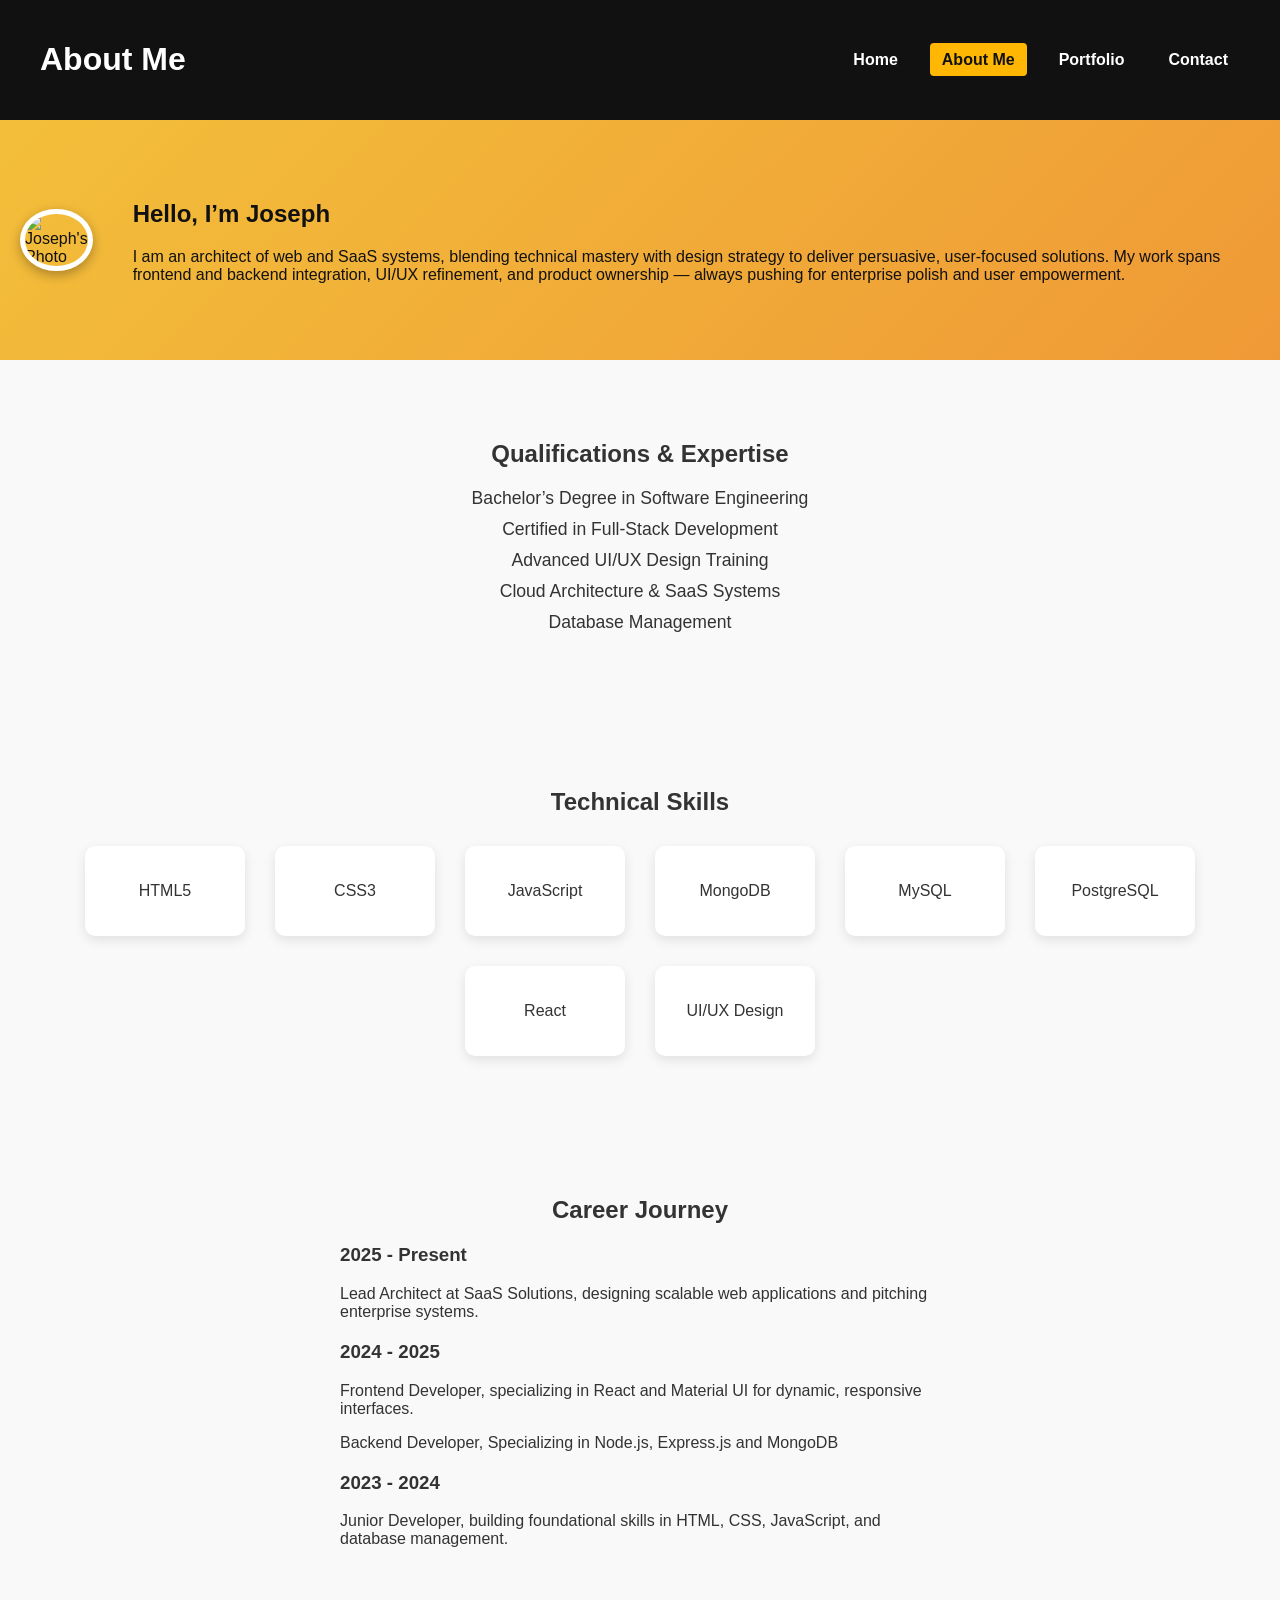
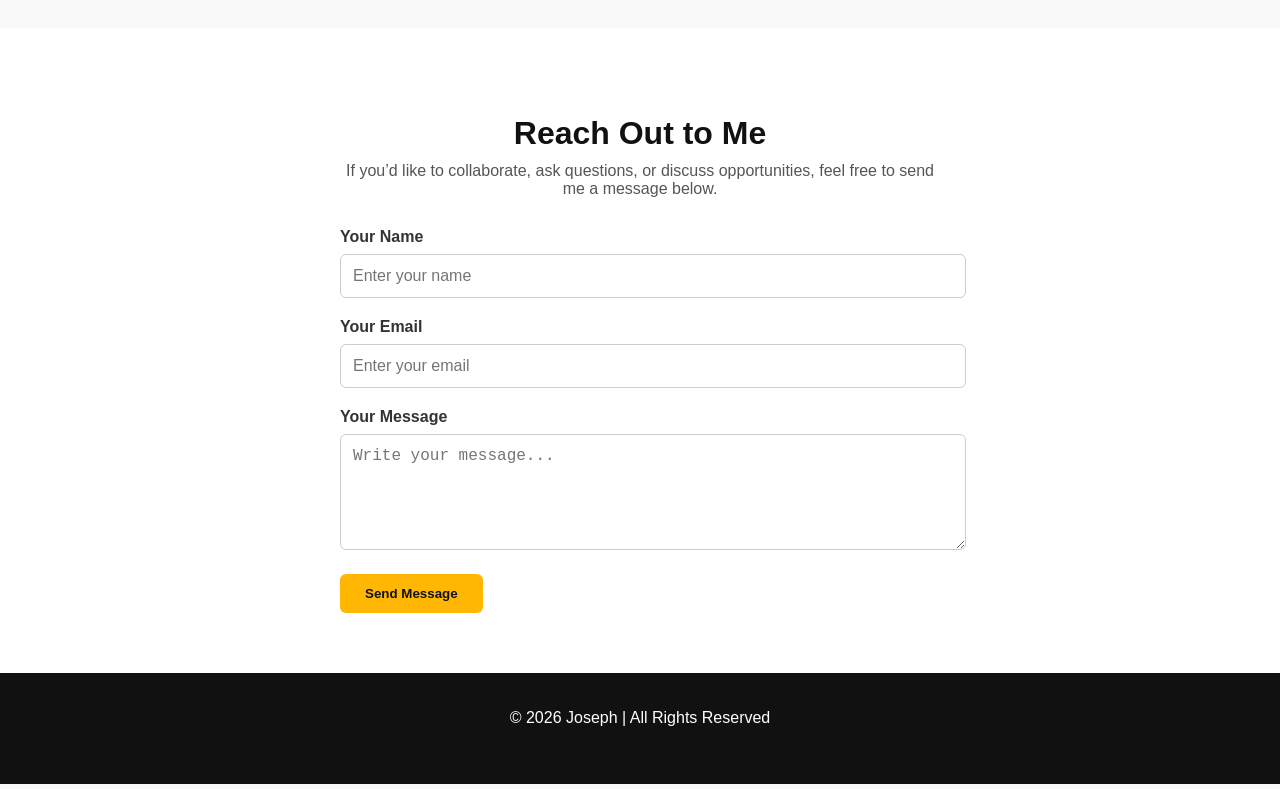
==== aboutme.html @ 5dec54dd "Add files via upload" ====
<!DOCTYPE html>
<html lang="en">
<head>
  <meta charset="UTF-8">
  <meta name="viewport" content="width=device-width, initial-scale=1.0">
  <title>About Me - Joseph</title>
  <link rel="stylesheet" href="aboutme.css">
</head>
<body>

  <!-- Header -->
  <header class="about-header">
    <h1>About Me</h1>
    <nav>
      <ul>
        <li><a href="home.html">Home</a></li>
        <li><a href="about.html" class="active">About Me</a></li>
        <li><a href="joseph.html">Portfolio</a></li>
        <li><a href="contact.html">Contact</a></li>
      </ul>
    </nav>
  </header>

  <!-- Hero Section -->
  <section class="about-hero">
    <div class="photo">
      <img src="assets/joseph.jpg" alt="Joseph's Photo">
    </div>
    <div class="bio">
      <h2>Hello, I’m Joseph</h2>
      <p>
        I am an architect of web and SaaS systems, blending technical mastery with design strategy 
        to deliver persuasive, user-focused solutions. My work spans frontend and backend integration, 
        UI/UX refinement, and product ownership — always pushing for enterprise polish and user empowerment.
      </p>
    </div>
  </section>

  <!-- Qualifications Section -->
  <section class="qualifications">
    <h2>Qualifications & Expertise</h2>
    <ul>
      <li><i class="fas fa-graduation-cap"></i> Bachelor’s Degree in Software Engineering</li>
      <li><i class="fas fa-certificate"></i> Certified in Full-Stack Development</li>
      <li><i class="fas fa-certificate"></i> Advanced UI/UX Design Training</li>
      <li><i class="fas fa-certificate"></i> Cloud Architecture & SaaS Systems</li>
      <li><i class="fas fa-certificate"></i> Database Management</li>
    </ul>
  </section>

  <!-- Skills Section -->
  <section class="skills">
    <h2>Technical Skills</h2>
    <div class="skill-grid">
      <div class="skill-card"><i class="fab fa-html5"></i><p>HTML5</p></div>
      <div class="skill-card"><i class="fab fa-css3-alt"></i><p>CSS3</p></div>
      <div class="skill-card"><i class="fab fa-js"></i><p>JavaScript</p></div>
      <div class="skill-card"><i class="fas fa-database"></i><p>MongoDB</p></div>
      <div class="skill-card"><i class="fas fa-database"></i><p>MySQL</p></div>
      <div class="skill-card"><i class="fas fa-database"></i><p>PostgreSQL</p></div>
      <div class="skill-card"><i class="fab fa-react"></i><p>React</p></div>
      <div class="skill-card"><i class="fas fa-pencil-ruler"></i><p>UI/UX Design</p></div>
    </div>
  </section>

  <!-- Career Journey Section -->
  <section class="career">
    <h2>Career Journey</h2>
    <div class="timeline">
      <div class="timeline-item">
        <h3>2025 - Present</h3>
        <p>Lead Architect at SaaS Solutions, designing scalable web applications and pitching enterprise systems.</p>
      </div>
      <div class="timeline-item">
        <h3>2024 - 2025</h3>
        <p>Frontend Developer, specializing in React and Material UI for dynamic, responsive interfaces.</p>
        <p>Backend Developer, Specializing in Node.js, Express.js and MongoDB</p>
      </div>
      <div class="timeline-item">
        <h3>2023 - 2024</h3>
        <p>Junior Developer, building foundational skills in HTML, CSS, JavaScript, and database management.</p>
      </div>
    </div>
  </section>

  <!-- Contact Section -->
<section class="contact-me">
  <h2>Reach Out to Me</h2>
  <p>If you’d like to collaborate, ask questions, or discuss opportunities, feel free to send me a message below.</p>
  
  <form id="contactForm">
    <div class="form-group">
      <label for="name">Your Name</label>
      <input type="text" id="name" name="name" placeholder="Enter your name" required>
    </div>

    <div class="form-group">
      <label for="email">Your Email</label>
      <input type="email" id="email" name="email" placeholder="Enter your email" required>
    </div>

    <div class="form-group">
      <label for="message">Your Message</label>
      <textarea id="message" name="message" rows="5" placeholder="Write your message..." required></textarea>
    </div>

    <button type="submit" class="btn-submit">Send Message</button>
  </form>
</section>

  <!-- Footer -->
  <footer class="about-footer">
    <p>&copy; 2026 Joseph | All Rights Reserved</p>
    <div class="social-icons">
      <a href="#" aria-label="LinkedIn"><i class="fab fa-linkedin"></i></a>
      <a href="#" aria-label="GitHub"><i class="fab fa-github"></i></a>
      <a href="#" aria-label="Twitter"><i class="fab fa-twitter"></i></a>
    </div>
  </footer>

</body>
</html>
---- aboutme.css ----
body {
  font-family: 'Segoe UI', sans-serif;
  margin: 0;
  background: #f9f9f9;
  color: #333;
}

header.about-header {
  background: #111;
  color: #fff;
  padding: 20px 40px;
  display: flex;
  justify-content: space-between;
  align-items: center;
}

header.about-header ul {
  list-style: none;
  display: flex;
  gap: 20px;
}

header.about-header ul li a {
  color: #fff;
  text-decoration: none;
  font-weight: 600;
  padding: 8px 12px;
  border-radius: 4px;
  transition: 0.3s;
}

header.about-header ul li a:hover,
header.about-header ul li a.active {
  background: #ffb703;
  color: #111;
}

.about-hero {
  display: flex;
  align-items: center;
  justify-content: center;
  padding: 60px 20px;
  background: linear-gradient(135deg, #f3bf3a, #ef9936);
  color: #111;
}

.about-hero .photo img {
  width: 200px;
  height: 200px;
  border-radius: 50%;
  border: 5px solid #fff;
  box-shadow: 0 4px 12px rgba(0,0,0,0.3);
  margin-right: 40px;
}

.qualifications, .skills, .career {
  padding: 60px 20px;
  text-align: center;
}

.qualifications ul {
  list-style: none;
  padding: 0;
}

.qualifications li {
  margin: 10px 0;
  font-size: 1.1rem;
}

.skill-grid {
  display: flex;
  justify-content: center;
  gap: 30px;
  flex-wrap: wrap;
  margin-top: 30px;
}

.skill-card {
  background: #fff;
  padding: 20px;
  border-radius: 10px;
  box-shadow: 0 4px 12px rgba(0,0,0,0.1);
  width: 120px;
  text-align: center;
  transition: transform 0.3s;
}

.skill-card:hover {
  transform: translateY(-5px);
}

.skill-card i {
  font-size: 2rem;
  color: #ffb703;
  margin-bottom: 10px;
}

.timeline {
  max-width: 600px;
  margin: 0 auto;
  text-align: left;
}

.timeline-item {
  margin-bottom: 20px;
}

.contact-me {
  padding: 60px 20px;
  background: #fff;
  text-align: center;
}

.contact-me h2 {
  font-size: 2rem;
  margin-bottom: 10px;
  color: #111;
}

.contact-me p {
  max-width: 600px;
  margin: 0 auto 30px;
  color: #555;
}

form#contactForm {
  max-width: 600px;
  margin: 0 auto;
  text-align: left;
}

.form-group {
  margin-bottom: 20px;
}

.form-group label {
  display: block;
  font-weight: 600;
  margin-bottom: 8px;
  color: #333;
}

.form-group input,
.form-group textarea {
  width: 100%;
  padding: 12px;
  border: 1px solid #ccc;
  border-radius: 6px;
  font-size: 1rem;
}

.btn-submit {
  background: #ffb703;
  color: #111;
  padding: 12px 25px;
  border: none;
  border-radius: 6px;
  font-weight: 600;
  cursor: pointer;
  transition: 0.3s;
}

.btn-submit:hover {
  background: #111;
  color: #fff;
}

footer.about-footer {
  background: #111;
  color: #fff;
  text-align: center;
  padding: 20px;
}

footer.about-footer .social-icons a {
  color: #fff;
  margin: 0 10px;
  font-size: 18px;
  transition: 0.3s;
}

footer.about-footer .social-icons a:hover {
  color: #ffb703;
}
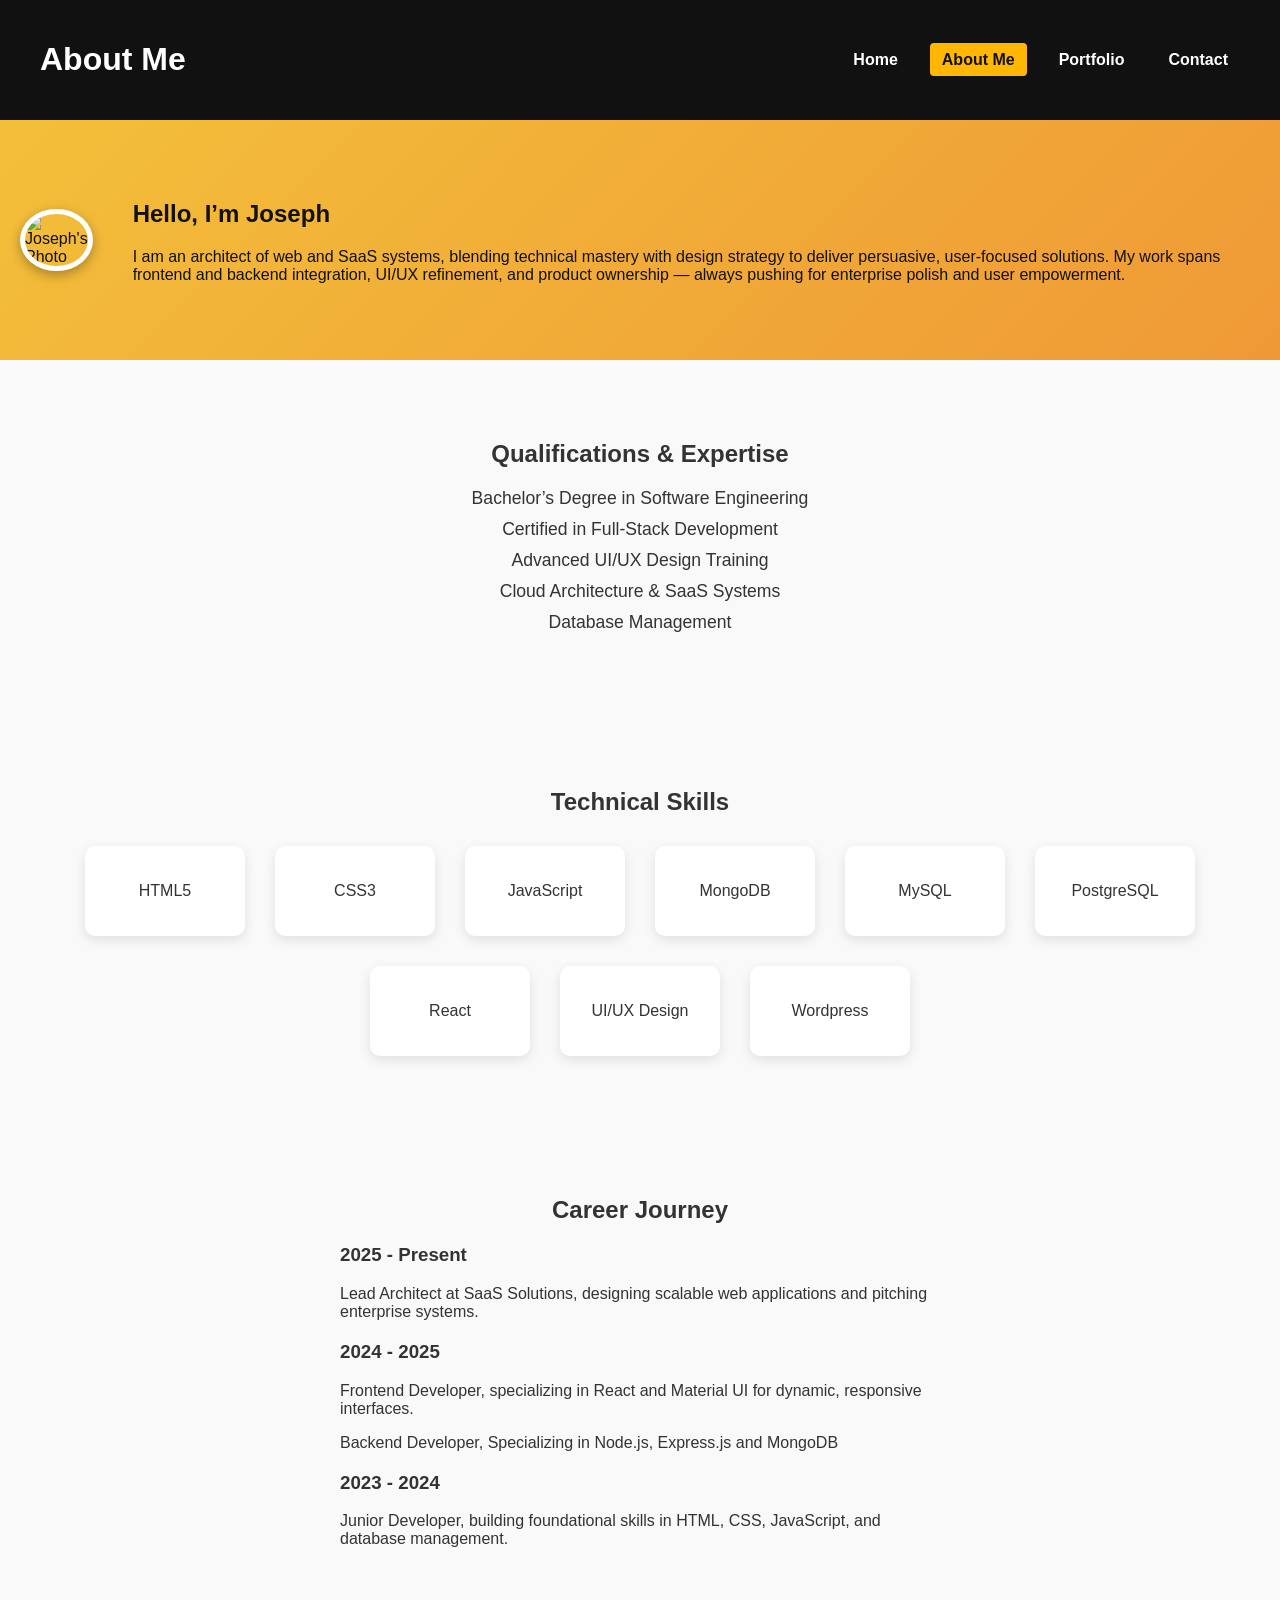
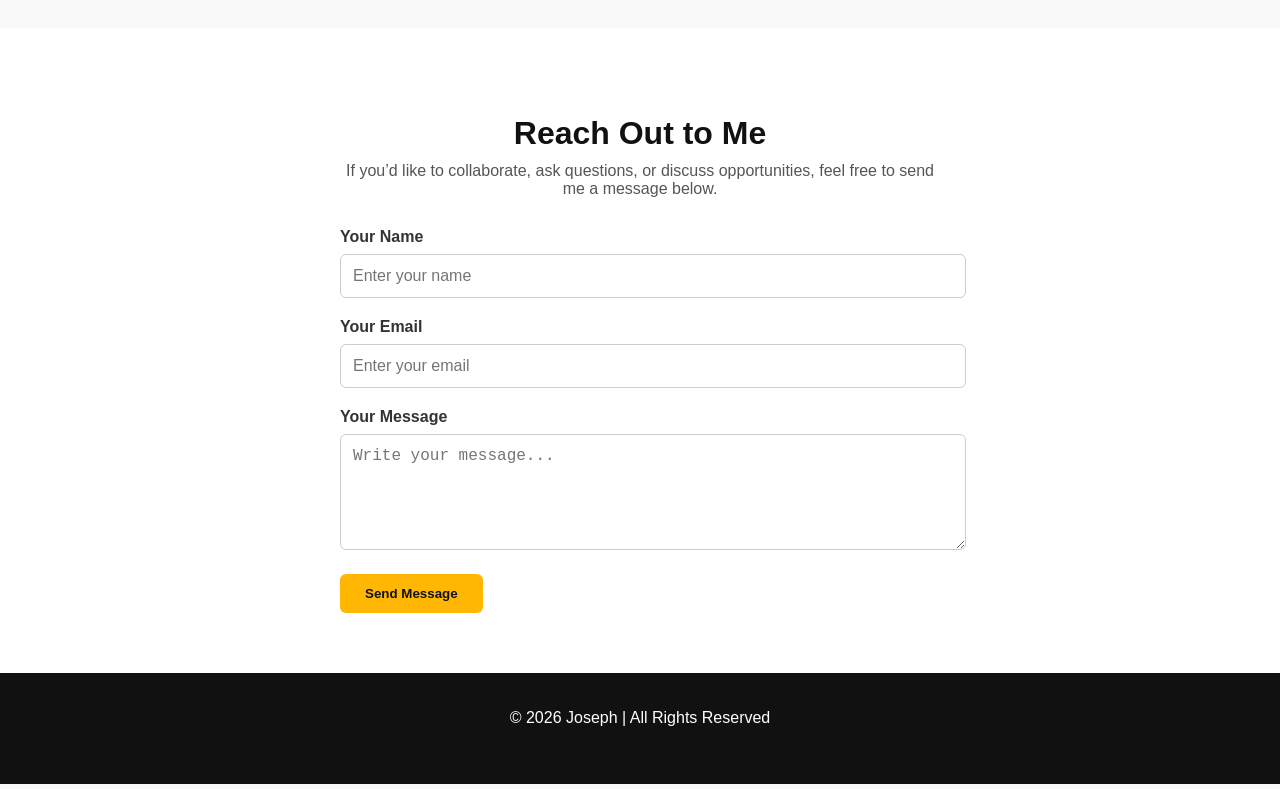
==== commit a21b19a0: "Fix HTML structure and add missing skills" ====
--- a/aboutme.html
+++ b/aboutme.html
@@ -60,6 +60,7 @@
       <div class="skill-card"><i class="fas fa-database"></i><p>PostgreSQL</p></div>
       <div class="skill-card"><i class="fab fa-react"></i><p>React</p></div>
       <div class="skill-card"><i class="fas fa-pencil-ruler"></i><p>UI/UX Design</p></div>
+      <div class="skill-card"><i class="fas fa-pencil-ruler"></i><p>Wordpress</p></div>
     </div>
   </section>
 
@@ -119,4 +120,5 @@
   </footer>
 
 </body>
-</html>+
+</html>
